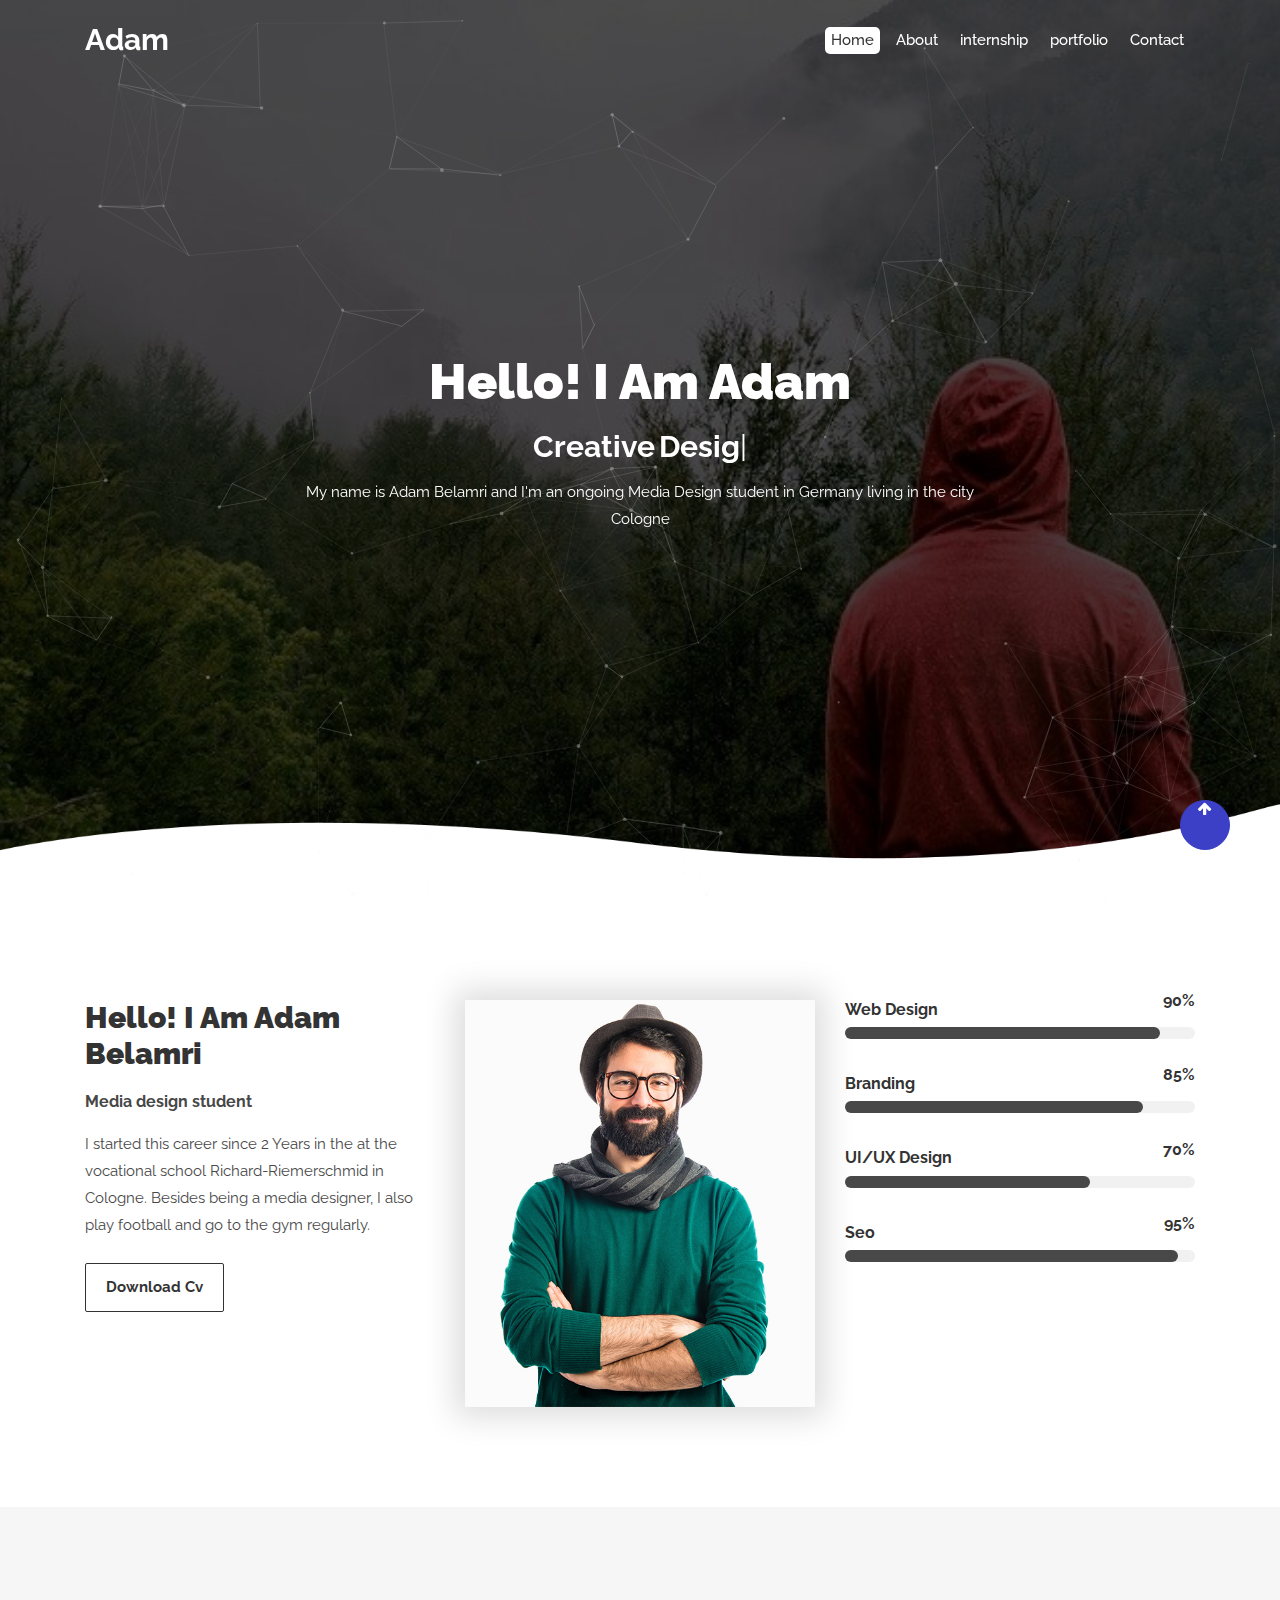
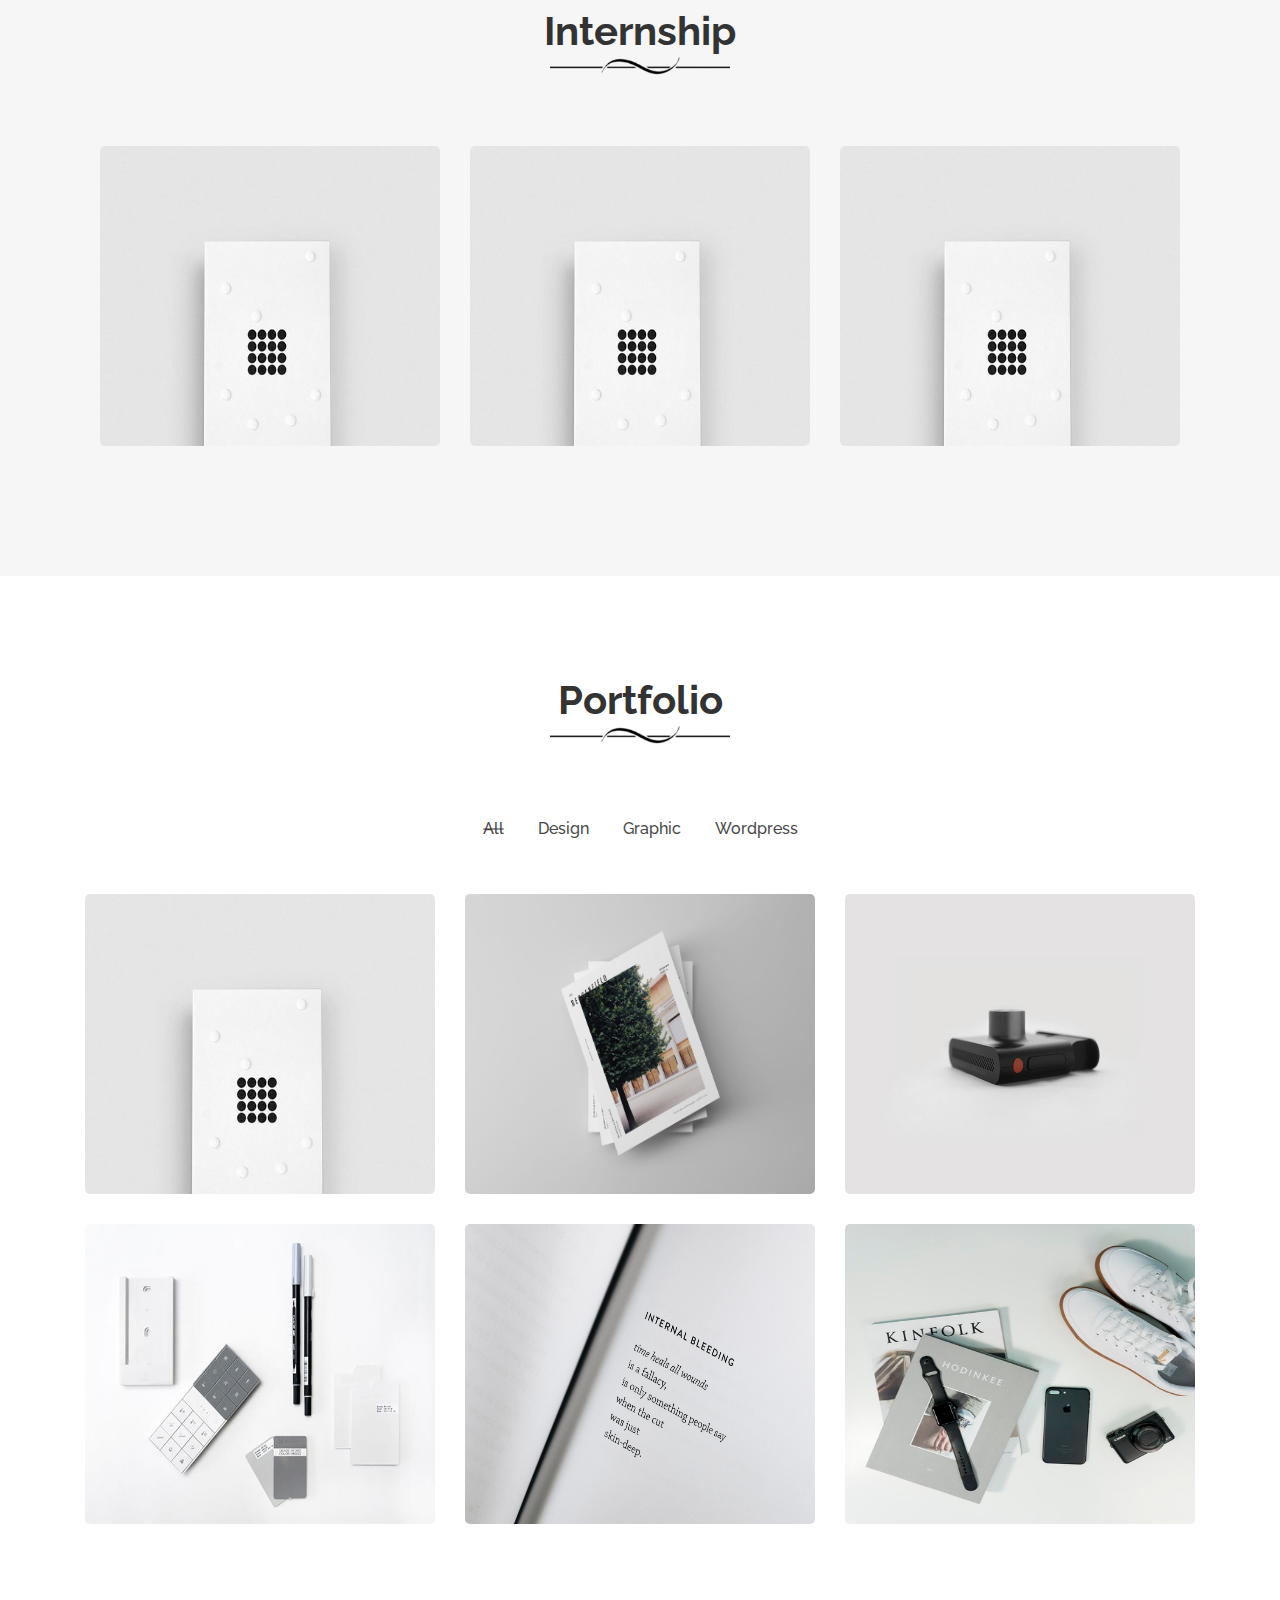
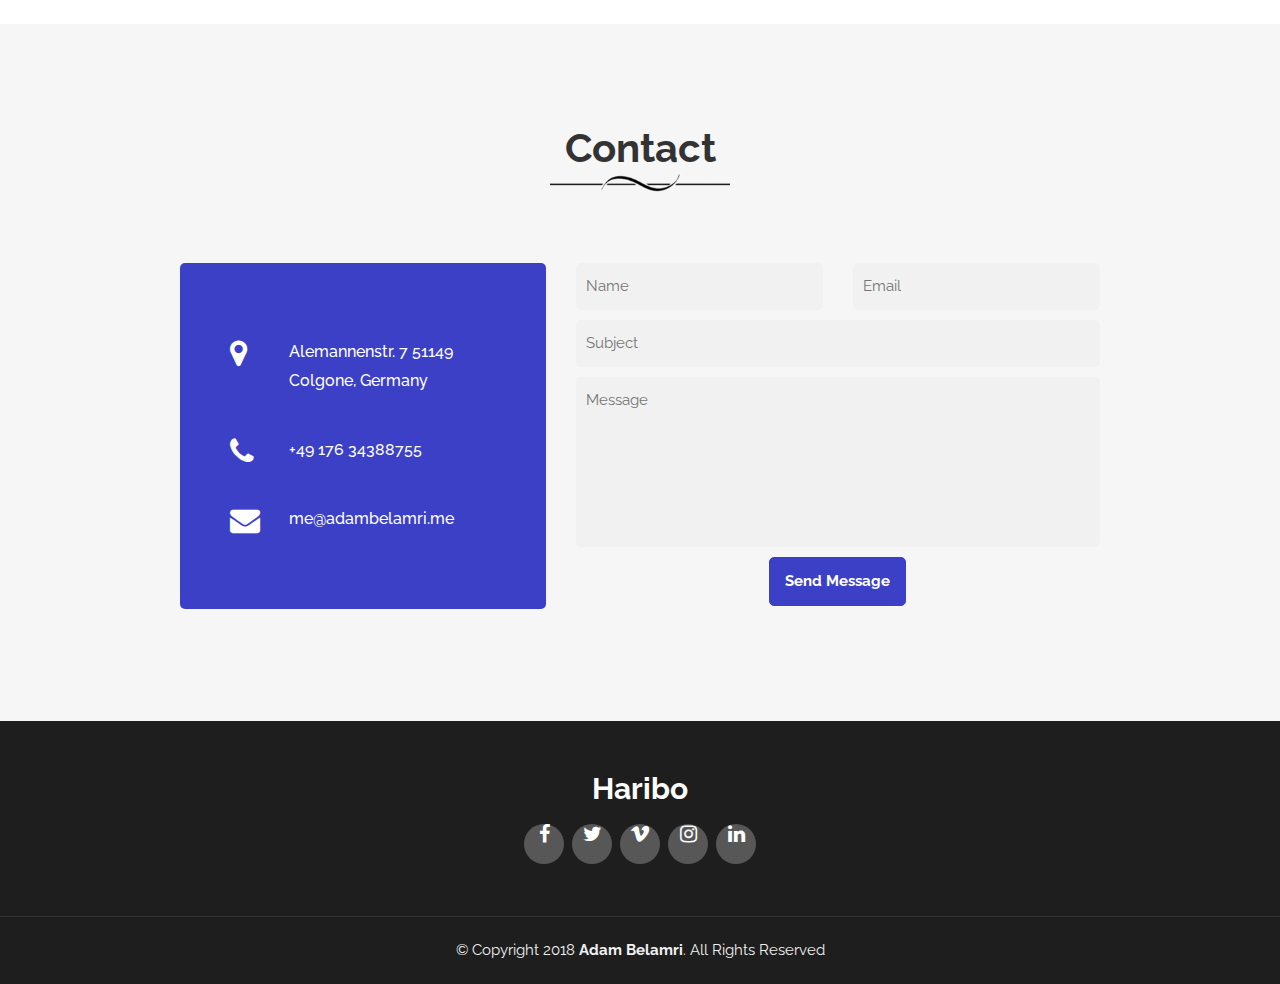
==== index.html @ e5a8ece9 "Time to change it to index.html instead of some weird name" ====
<html lang="en">
    <head>
        <meta charset="utf-8" lang="de">
        <meta http-equiv="X-UA-Compatible" content="IE=edge">
        <meta name="viewport" content="width=device-width, initial-scale=1">

        <title>I'm Adam Belamri</title>

        <!--fevicon css-->
        <link rel="shortcut icon" type="image/png" href="assets\images\favicon-icon.png">

        <!--bootstrap css-->
        <link href="assets\css\bootstrap.min.css" rel="stylesheet">

        <!--google fonts css-->
        <link href="https://fonts.googleapis.com/css?family=Raleway:400,500,700,900" rel="stylesheet">

        <!--barfiller css-->
        <link href="assets\css\barfiller.css" rel="stylesheet">

        <!--magnific popup css-->
        <link href="assets\css\magnific-popup.css" rel="stylesheet">

		<!--font awesome css-->
		<link href="assets\css\font-awesome.min.css" rel="stylesheet">

		<!--owl carousel css-->
        <link href="assets\css\owl.carousel.min.css" rel="stylesheet">

		<!--template css-->
        <link href="assets\css\style.css" rel="stylesheet">

		<!--responsive css-->
        <link href="assets\css\responsive.css" rel="stylesheet">
        <div class="modal fade" id="intern1" role="dialog">
          <div class="modal-dialog">

            <!-- Modal content-->
            <!-- Solution for Modal needs to be found soon -->
            <div class="modal-content">
              <div class="modal-body">
                <!-- Here we can add the content of the Modal -->
                <h1>Hello</h1>
                <h6>Hellooo</h6>
                <p>Hellow world</p>
              </div>
              <div class="modal-footer">
                <button type="button" class="btn btn-default" data-dismiss="modal">Close</button>
              </div>
            </div>

          </div>
        </div>
        <div class="modal fade" id="intern2" role="dialog">
          <div class="modal-dialog">

            <!-- Modal content-->
            <!-- Solution for Modal needs to be found soon -->
            <div class="modal-content">
              <div class="modal-body">
                <!-- Here we can add the content of the Modal -->
                <h1>Second one</h1>
                <h6>Hellooo</h6>
                <p>Hellow world</p>
              </div>
              <div class="modal-footer">
                <button type="button" class="btn btn-default" data-dismiss="modal">Close</button>
              </div>
            </div>

          </div>
        </div>

        <div class="modal fade" id="intern3" role="dialog">
          <div class="modal-dialog">

            <!-- Modal content-->
            <!-- Solution for Modal needs to be found soon -->
            <div class="modal-content">
              <div class="modal-body">
                <!-- Here we can add the content of the Modal -->
                <h1>Third one</h1>
                <h6>Hellooo</h6>
                <p>Hellow world</p>
              </div>
              <div class="modal-footer">
                <button type="button" class="btn btn-default" data-dismiss="modal">Close</button>
              </div>
            </div>

          </div>
        </div>


    </head>
    <body data-spy="scroll" data-target=".navbar" data-offset="10">

        <!--loader-->
            <div class="preloader">
                <img src="assets\images\loader.gif" alt="">
            </div>
        <!--end loader-->

        <!--start navigation area-->
            <div class="sticky-header">
                <div class="nav-wraper navbar-light">
                    <div class="navbar navbar-expand-md">
                        <nav class="container">
                            <a href="" class="navbar-brand">Adam</a>
                            <button class="navbar-toggler" type="button" data-toggle="collapse" data-target="#navbar-menu" aria-expanded="false">
                                <span class="navbar-icon"><i class="fa fa-bars"></i></span>
                            </button>
                            <div class="collapse navbar-collapse" id="navbar-menu">
                                <ul class="navbar-nav ml-auto">
                                    <li class="nav-item"><a class="nav-link active" href="#home">Home</a></li>
                                    <li class="nav-item"><a class="nav-link" href="#about">About</a></li>
                                    <li class="nav-item"><a class="nav-link" href="#internship">internship</a></li>
                                    <li class="nav-item"><a class="nav-link" href="#portfolio">portfolio</a></li>
                                    <li class="nav-item"><a class="nav-link" href="#contact">Contact</a></li>
                                </ul>
                            </div>
                        </nav>
                    </div>
                </div>
            </div>
        <!--end navigation area-->

        <!--start hero-area-->
            <div id="home" class="home-6 hero-area hero-bg h-100">
                <div id="particles-js"></div>
                <div class="container h-100">
                    <div class="row h-100 justify-content-center">
                        <div class="col-lg-8 my-auto text-center">
                            <div class="hero-content">
                                <h2>hello! i am Adam</h2>
                                <span class="typed-title">creative</span>
                                <div class="typed-strings">
                                    <h2>designer</h2>
                                    <h2>developer</h2>
                                </div>
                                <span class="typed"></span>
                                <p>My name is Adam Belamri and I'm an ongoing Media Design student in Germany living in the city Cologne</p
                            </div>
                        </div>
                    </div>
                </div>
            </div>
        <!--end hero-area-->

        <!--start about-area-->
            <div id="about" class="section-padding">
                <div class="container">
                    <div class="row">
                        <div class="col-lg-4">
                            <div class="left-content">
                                <h3>hello! i am Adam Belamri</h3>
                                <h6>Media design student</h6>
                                <p>I started this career since 2 Years in the at the vocational school Richard-Riemerschmid in Cologne. Besides being a media designer, I also play football and go to the gym regularly. </p>
                                <a href="#" class="boxed-btn">download cv</a>
                            </div>
                        </div>
                        <div class="col-lg-4">
                            <div class="about-author">
                                <img src="assets\images\about-author.jpg" alt="">
                            </div>
                        </div>
                        <div class="col-lg-4">
                            <div class="right-content">
                                <!--single bar-->
                                <div class="single-bar">
                                    <h4>web design</h4>
                                    <div id="bar1" class="barfiller">
                                        <span class="tip"></span>
                                        <span class="fill" data-percentage="90"></span>
                                    </div>
                                </div>
                                <!--single bar-->
                                <div class="single-bar">
                                    <h4>branding</h4>
                                    <div id="bar2" class="barfiller">
                                        <span class="tip"></span>
                                        <span class="fill" data-percentage="85"></span>
                                    </div>
                                </div>
                                <!--single bar-->
                                <div class="single-bar">
                                    <h4>UI/UX design</h4>
                                    <div id="bar3" class="barfiller">
                                        <span class="tip"></span>
                                        <span class="fill" data-percentage="70"></span>
                                    </div>
                                </div>
                                <!--single bar-->
                                <div class="single-bar">
                                    <h4>seo</h4>
                                    <div id="bar4" class="barfiller">
                                        <span class="tip"></span>
                                        <span class="fill" data-percentage="95"></span>
                                    </div>
                                </div>
                            </div>
                        </div>
                    </div>
                </div>
            </div>
        <!--end about-area-->

        <!--start internship area-->
            <div id="internship" class="section-padding">
                <div class="container">
                    <div class="row justify-content-center">
                        <div class="section-title">
                            <h2>internship</h2>
                            <img src="assets\images\separator.png" alt="">
                            <div class="space-70"></div>
                        </div>
                    </div>
                    <!-- Starting the Modal Areas -->
                    <div class="container">
                    <div class="row project-lists">
                        <!--single-work-->
                        <div class="col-lg-4 col-md-6 design center-block">
                            <div class="single-work">
                                <img src="assets\images\1.jpg" alt="">
                                <div class="project-hover">
                                  <button type="button" class="btn btn-info btn-xs text-center" data-toggle="modal" data-target="#intern1">Story</button>
                                    <div class="project-title">
                                        <h5>project title</h5>
                                        <h4>web design</h4>
                                    </div>

                                </div>
                            </div>
                        </div>
                        <div class="col-lg-4 col-md-6 design center-block">
                            <div class="single-work">
                                <img src="assets\images\1.jpg" alt="">
                                <div class="project-hover">
                                  <button type="button" class="btn btn-info btn-xs text-center" data-toggle="modal" data-target="#intern2">Story</button>
                                    <div class="project-title">
                                        <h5>project title</h5>
                                        <h4>web design</h4>
                                    </div>

                                </div>
                            </div>
                        </div>
                        <div class="col-lg-4 col-md-6 design center-block">
                            <div class="single-work">
                                <img src="assets\images\1.jpg" alt="">
                                <div class="project-hover">
                                  <button type="button" class="btn btn-info btn-xs text-center" data-toggle="modal" data-target="#intern3">Story</button>
                                    <div class="project-title">
                                        <h5>project title</h5>
                                        <h4>web design</h4>
                                    </div>

                                </div>
                            </div>
                        </div>

                    <!-- Modal -->


</div>

                </div>
            </div>
          </div>
        <!--end service-area-->

        <!--start portfolio-area-->
            <div id="portfolio" class="section-padding">
                <div class="container">
                    <div class="row justify-content-center">
                        <div class="section-title">
                            <h2>portfolio</h2>
                            <img src="assets\images\separator.png" alt="">
                            <div class="space-70"></div>
                        </div>
                    </div>
                    <div class="row justify-content-center">
                        <div class="col-lg-12 text-center">
                            <div class="project-filter">
                                <span data-filter="*" class="active">all</span>
                                <span data-filter=".design">design</span>
                                <span data-filter=".graphic">graphic</span>
                                <span data-filter=".wordpress">wordpress</span>
                            </div>
                        </div>
                    </div>
                    <div class="row project-lists">
                        <!--single-work-->
                        <div class="col-lg-4 col-md-6 design">
                            <div class="single-work">
                                <img src="assets\images\1.jpg" alt="">
                                <div class="project-hover">
                                    <div class="project-title">
                                        <h5>project title</h5>
                                        <h4>web design</h4>
                                    </div>
                                    <div class="icon">
                                        <a href="assets\images\1.jpg" class="gallary"><i class="fa fa-search-plus"></i></a>
                                    </div>
                                </div>
                            </div>
                        </div>
                        <!--single-work-->
                        <div class="col-lg-4 col-md-6 wordpress">
                            <div class="single-work">
                                <img src="assets\images\2.jpg" alt="">
                                <div class="project-hover">
                                    <div class="project-title">
                                        <h5>project title</h5>
                                        <h4>web design</h4>
                                    </div>
                                    <div class="icon">
                                        <a href="assets\images\2.jpg" class="gallary"><i class="fa fa-search-plus"></i></a>
                                    </div>
                                </div>
                            </div>
                        </div>
                        <!--single-work-->
                        <div class="col-lg-4 col-md-6 graphic">
                            <div class="single-work">
                                <img src="assets\images\3.jpg" alt="">
                                <div class="project-hover">
                                    <div class="project-title">
                                        <h5>project title</h5>
                                        <h4>web design</h4>
                                    </div>
                                    <div class="icon">
                                        <a href="assets\images\3.jpg" class="gallary"><i class="fa fa-search-plus"></i></a>
                                    </div>
                                </div>
                            </div>
                        </div>
                        <!--single-work-->
                        <div class="col-lg-4 col-md-6 wordpress">
                            <div class="single-work">
                                <img src="assets\images\4.jpg" alt="">
                                <div class="project-hover">
                                    <div class="project-title">
                                        <h5>project title</h5>
                                        <h4>web design</h4>
                                    </div>
                                    <div class="icon">
                                        <a href="assets\images\4.jpg" class="gallary"><i class="fa fa-search-plus"></i></a>
                                    </div>
                                </div>
                            </div>
                        </div>
                        <!--single-work-->
                        <div class="col-lg-4 col-md-6 graphic">
                            <div class="single-work graphic">
                                <img src="assets\images\5.jpg" alt="">
                                <div class="project-hover">
                                    <div class="project-title">
                                        <h5>project title</h5>
                                        <h4>web design</h4>
                                    </div>
                                    <div class="icon">
                                        <a href="assets\images\5.jpg" class="gallary"><i class="fa fa-search-plus"></i></a>
                                    </div>
                                </div>
                            </div>
                        </div>
                        <!--single-work-->
                        <div class="col-lg-4 col-md-6 design">
                            <div class="single-work">
                                <img src="assets\images\6.jpg" alt="">
                                <div class="project-hover project-hover-intern">
                                    <div class="project-title">
                                        <h5>project title</h5>
                                        <h4>web design</h4>
                                    </div>
                                    <div class="icon">
                                        <a href="assets\images\6.jpg" class="gallary"><i class="fa fa-search-plus"></i></a>
                                    </div>
                                </div>
                            </div>
                        </div>
                    </div>
                </div>
            </div>
        <!--end portfolio-area-->


        <!--start contact-->
            <div id="contact" class="section-padding">
                <div class="container">
                    <div class="row justify-content-center">
                        <div class="section-title">
                            <h2>contact</h2>
                            <img src="assets\images\separator.png" alt="">
                            <div class="space-70"></div>
                        </div>
                    </div>
                    <div class="row justify-content-center">
                        <div class="col-lg-10">
                            <div class="row">
                                <div class="col-lg-5">
                                    <div class="location">
                                        <p class="contact-info"><i class="fa fa-map-marker"></i>Alemannenstr. 7 51149 Colgone, Germany</p>
                                        <p class="contact-info"><i class="fa fa-phone"></i>+49 176 34388755</p>
                                        <p class="contact-info"><i class="fa fa-envelope"></i>me@adambelamri.me</p>
                                    </div>
                                </div>
                                <div class="col-lg-7">
                                    <div class="contact-form">
                                        <form method="POST" action="http://formspree.io/belamri_adam@outlook.de">
                                            <div class="row">
                                                <div class="col-lg-6">
                                                    <input type="text" name="name" placeholder="Name" required="">
                                                </div>
                                                <div class="col-lg-6">
                                                    <input type="email" name="email" placeholder="Email" required="">
                                                </div>
                                                <div class="col-lg-12">
                                                    <input type="text" name="subject" placeholder="Subject" required="">
                                                </div>
                                            </div>
                                            <textarea name="message" id="message" cols="30" rows="10" placeholder="Message" required=""></textarea>
                                            <button class="contact-btn">send message</button>
                                        </form>
                                    </div>
                                </div>
                            </div>
                        </div>
                    </div>
                </div>
            </div>
        <!--end contact-->

        <!--start-footer-area-->
            <div class="footer-area">
                <div class="container">
                    <div class="row justify-content-center">
                        <div class="col-lg-12 text-center">
                            <h2>haribo</h2>
                            <span class="social-links">
                                <a href="#" terget="_blank"><i class="fa fa-facebook"></i></a>
                                <a href="#" terget="_blank"><i class="fa fa-twitter"></i></a>
                                <a href="#" terget="_blank"><i class="fa fa-vimeo"></i></a>
                                <a href="#" terget="_blank"><i class="fa fa-instagram"></i></a>
                                <a href="#" terget="_blank"><i class="fa fa-linkedin"></i></a>
                            </span>
                        </div>
                    </div>
                </div>
            </div>
            <div class="sub-footer">
                <div class="container">
                    <div class="row">
                        <div class="col-lg-12 text-center">
                            <p>&copy; Copyright 2018 <strong>Adam Belamri</strong>. All Rights Reserved</p>
                        </div>
                    </div>
                </div>
            </div>
        <!--end-footer-area-->

        <!--scroll to up-->
            <div class="scroll-up">
                <div class="scroll-icon"><i class="fa fa-arrow-up"></i></div>
            </div>
        <!--end scroll to up-->




        <!--jquery-->
        <script src="assets\js\jquery.min.js"></script>

		<!--bootstrap js-->
        <script src="assets\js\bootstrap.min.js"></script>

        <!--barfiller js-->
        <script src="assets\js\jquery-barfiller-1.01.js"></script>

        <!--typed js-->
        <script src="assets\js\typed.min.js"></script>

        <!--sticky js-->
        <script src="assets\js\jquery.sticky.js"></script>

        <!--isotope js-->
        <script src="assets\js\jquery-isotope-3.0.5.min.js"></script>

        <!--magnific popup js-->
        <script src="assets\js\jquery.magnific-popup.min.js"></script>

		<!--owl carousel js-->
        <script src="assets\js\owl.carousel.min.js"></script>

        <!--particles js-->
        <script src="assets\js\particles.js"></script>

        <!--app js-->
        <script src="assets\js\app.js"></script>

        <!--water ripple js-->
        <script src="assets\js\jquery.ripples-min.js"></script>

		<!--main js-->
        <script src="assets\js\main.js"></script>


    </body>
</html>
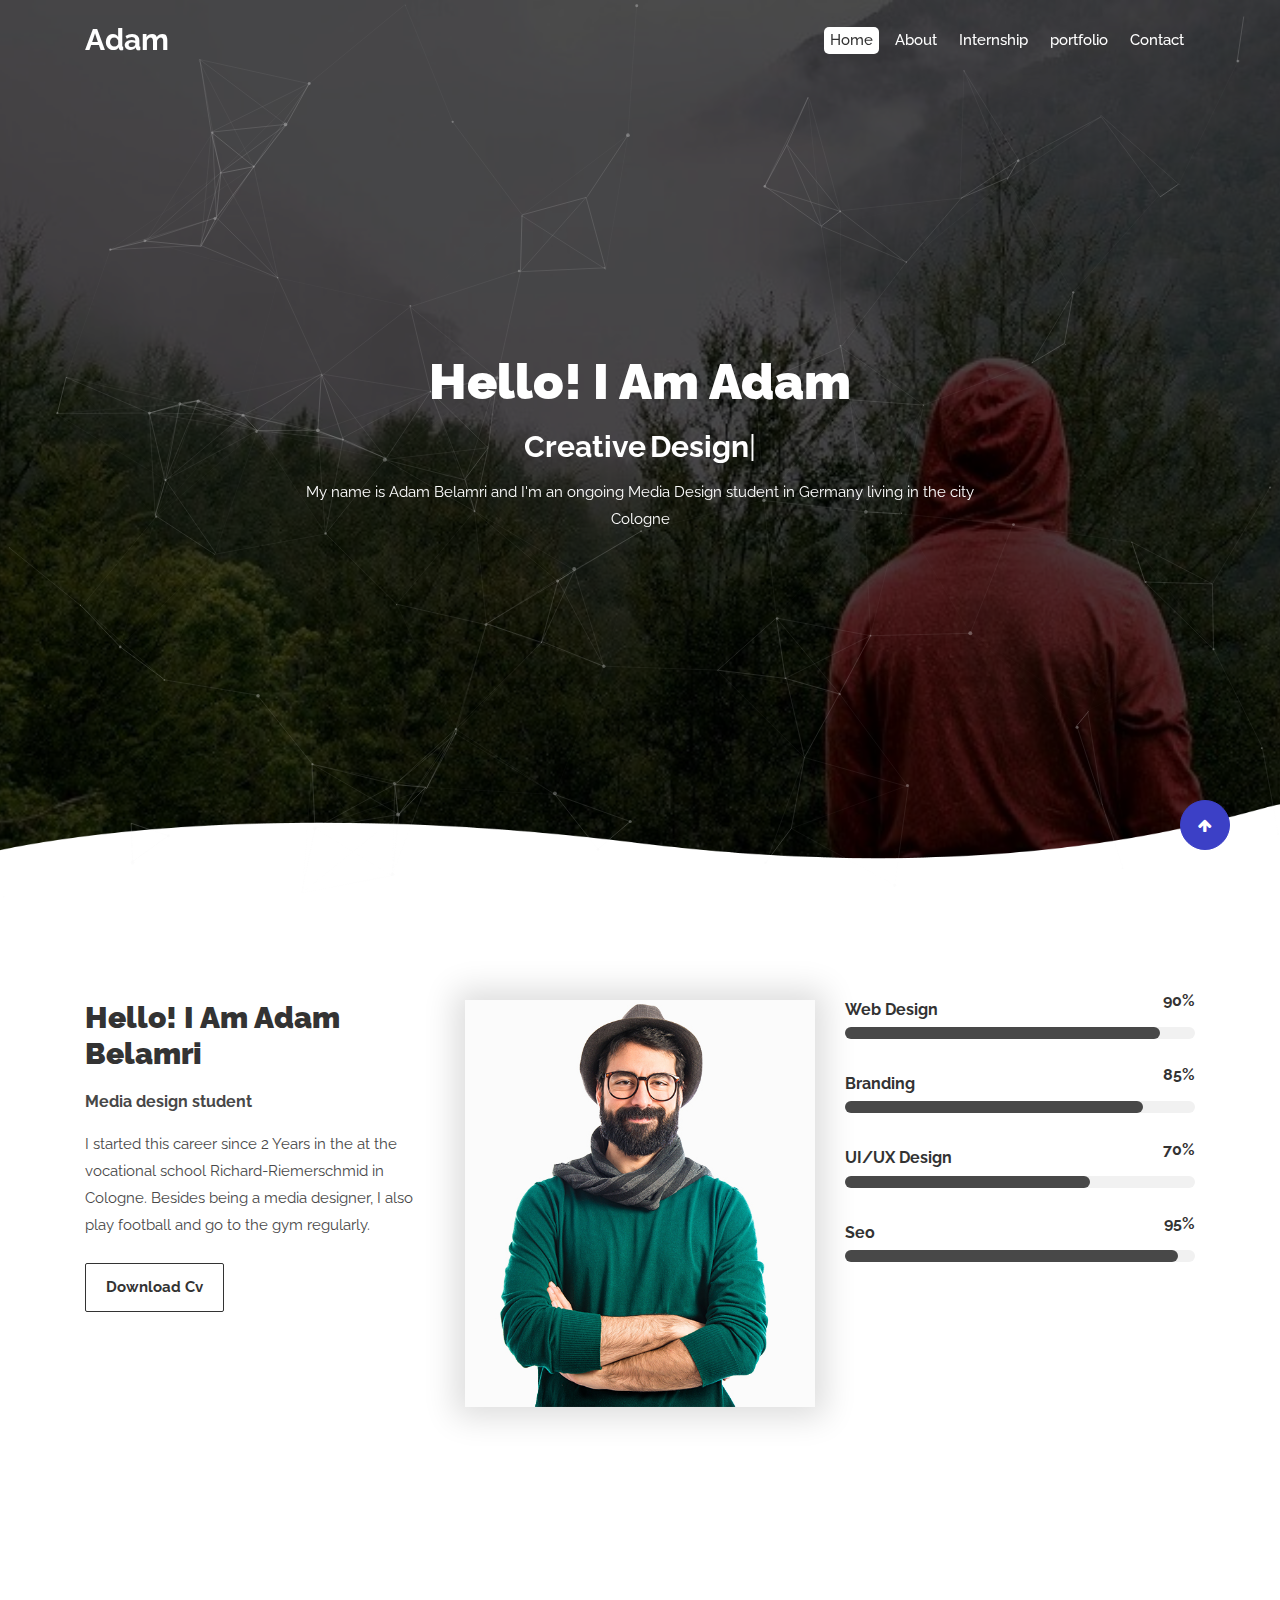
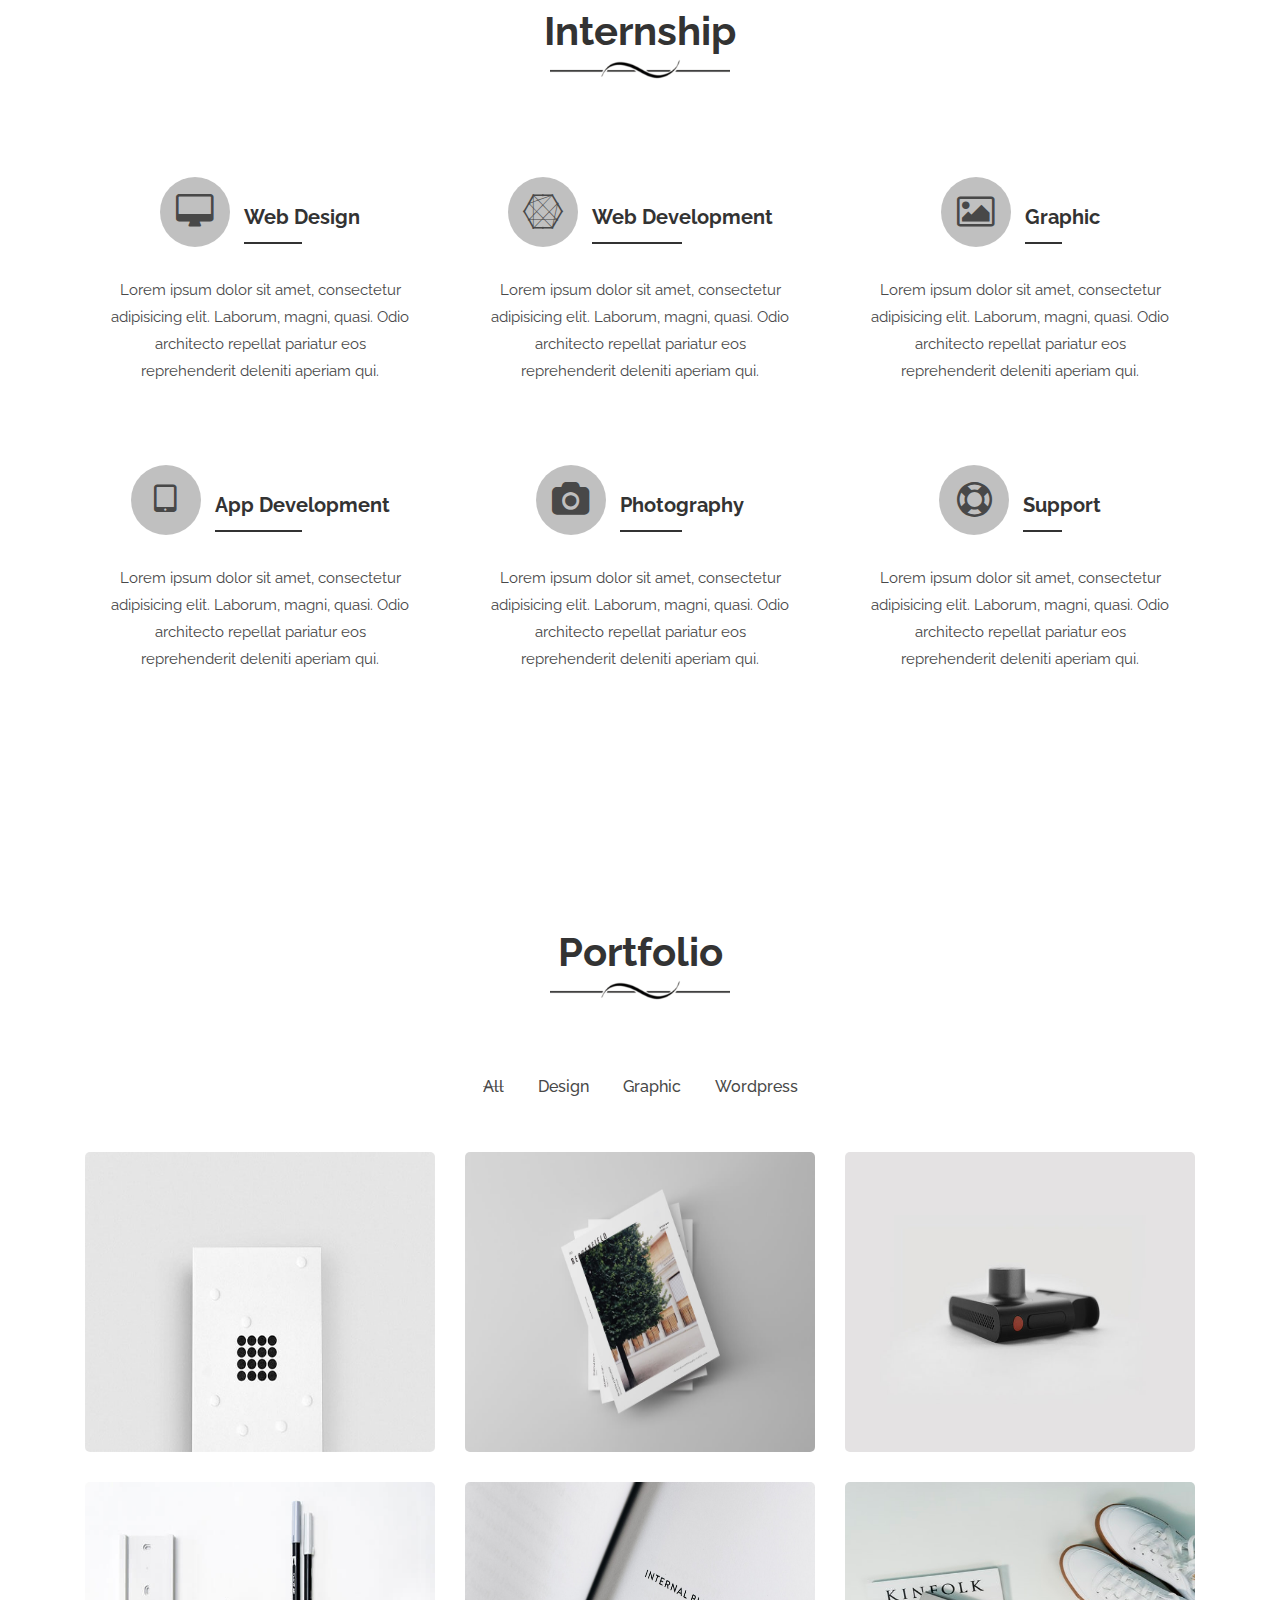
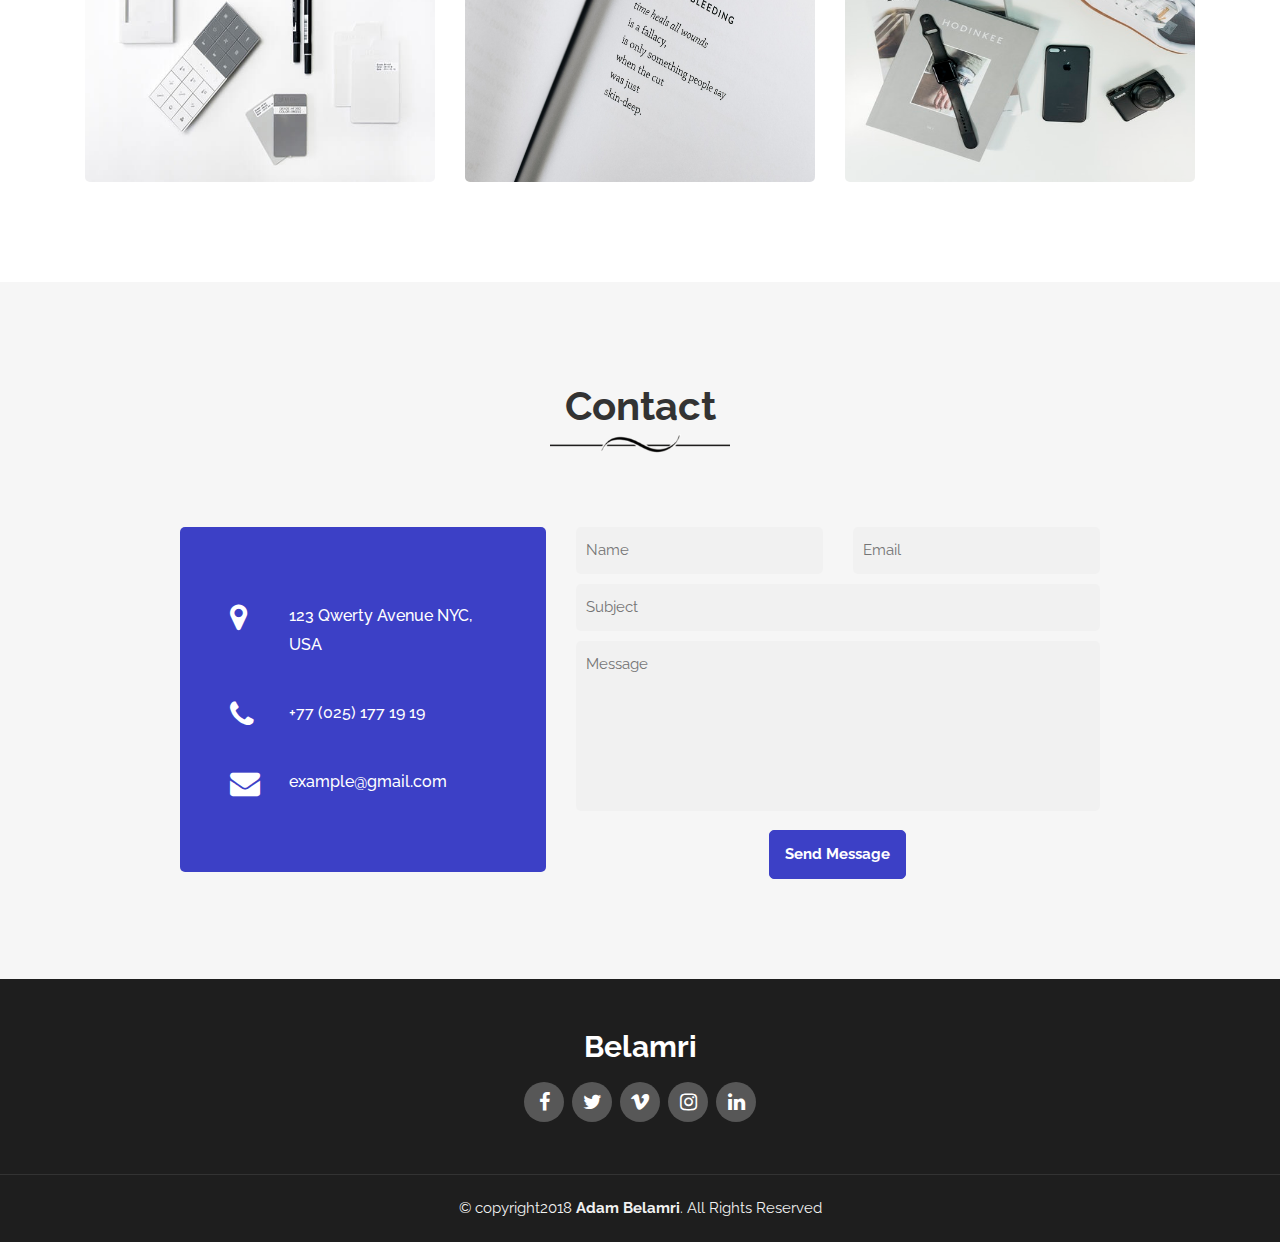
==== commit 701f8baf: "This is a commit" ====
--- a/index.html
+++ b/index.html
@@ -1,108 +1,36 @@
-
+<!DOCTYPE html>
 <html lang="en">
     <head>
-        <meta charset="utf-8" lang="de">
+        <meta charset="utf-8">
         <meta http-equiv="X-UA-Compatible" content="IE=edge">
         <meta name="viewport" content="width=device-width, initial-scale=1">
-
-        <title>I'm Adam Belamri</title>
-
-        <!--fevicon css-->
+         <title>Haribo - Onepage Portfolio Template</title>
+         <!--fevicon css-->
         <link rel="shortcut icon" type="image/png" href="assets\images\favicon-icon.png">
-
-        <!--bootstrap css-->
+         <!--bootstrap css-->
         <link href="assets\css\bootstrap.min.css" rel="stylesheet">
-
-        <!--google fonts css-->
+         <!--google fonts css-->
         <link href="https://fonts.googleapis.com/css?family=Raleway:400,500,700,900" rel="stylesheet">
-
-        <!--barfiller css-->
+         <!--barfiller css-->
         <link href="assets\css\barfiller.css" rel="stylesheet">
-
-        <!--magnific popup css-->
+         <!--magnific popup css-->
         <link href="assets\css\magnific-popup.css" rel="stylesheet">
-
-		<!--font awesome css-->
+ 		<!--font awesome css-->
 		<link href="assets\css\font-awesome.min.css" rel="stylesheet">
-
-		<!--owl carousel css-->
+ 		<!--owl carousel css-->
         <link href="assets\css\owl.carousel.min.css" rel="stylesheet">
-
-		<!--template css-->
+ 		<!--template css-->
         <link href="assets\css\style.css" rel="stylesheet">
-
-		<!--responsive css-->
+ 		<!--responsive css-->
         <link href="assets\css\responsive.css" rel="stylesheet">
-        <div class="modal fade" id="intern1" role="dialog">
-          <div class="modal-dialog">
-
-            <!-- Modal content-->
-            <!-- Solution for Modal needs to be found soon -->
-            <div class="modal-content">
-              <div class="modal-body">
-                <!-- Here we can add the content of the Modal -->
-                <h1>Hello</h1>
-                <h6>Hellooo</h6>
-                <p>Hellow world</p>
-              </div>
-              <div class="modal-footer">
-                <button type="button" class="btn btn-default" data-dismiss="modal">Close</button>
-              </div>
-            </div>
-
-          </div>
-        </div>
-        <div class="modal fade" id="intern2" role="dialog">
-          <div class="modal-dialog">
-
-            <!-- Modal content-->
-            <!-- Solution for Modal needs to be found soon -->
-            <div class="modal-content">
-              <div class="modal-body">
-                <!-- Here we can add the content of the Modal -->
-                <h1>Second one</h1>
-                <h6>Hellooo</h6>
-                <p>Hellow world</p>
-              </div>
-              <div class="modal-footer">
-                <button type="button" class="btn btn-default" data-dismiss="modal">Close</button>
-              </div>
-            </div>
-
-          </div>
-        </div>
-
-        <div class="modal fade" id="intern3" role="dialog">
-          <div class="modal-dialog">
-
-            <!-- Modal content-->
-            <!-- Solution for Modal needs to be found soon -->
-            <div class="modal-content">
-              <div class="modal-body">
-                <!-- Here we can add the content of the Modal -->
-                <h1>Third one</h1>
-                <h6>Hellooo</h6>
-                <p>Hellow world</p>
-              </div>
-              <div class="modal-footer">
-                <button type="button" class="btn btn-default" data-dismiss="modal">Close</button>
-              </div>
-            </div>
-
-          </div>
-        </div>
-
-
-    </head>
+     </head>
     <body data-spy="scroll" data-target=".navbar" data-offset="10">
-
-        <!--loader-->
+         <!--loader-->
             <div class="preloader">
                 <img src="assets\images\loader.gif" alt="">
             </div>
         <!--end loader-->
-
-        <!--start navigation area-->
+         <!--start navigation area-->
             <div class="sticky-header">
                 <div class="nav-wraper navbar-light">
                     <div class="navbar navbar-expand-md">
@@ -115,7 +43,7 @@
                                 <ul class="navbar-nav ml-auto">
                                     <li class="nav-item"><a class="nav-link active" href="#home">Home</a></li>
                                     <li class="nav-item"><a class="nav-link" href="#about">About</a></li>
-                                    <li class="nav-item"><a class="nav-link" href="#internship">internship</a></li>
+                                    <li class="nav-item"><a class="nav-link" href="#internship">Internship</a></li>
                                     <li class="nav-item"><a class="nav-link" href="#portfolio">portfolio</a></li>
                                     <li class="nav-item"><a class="nav-link" href="#contact">Contact</a></li>
                                 </ul>
@@ -125,8 +53,7 @@
                 </div>
             </div>
         <!--end navigation area-->
-
-        <!--start hero-area-->
+         <!--start hero-area-->
             <div id="home" class="home-6 hero-area hero-bg h-100">
                 <div id="particles-js"></div>
                 <div class="container h-100">
@@ -147,8 +74,7 @@
                 </div>
             </div>
         <!--end hero-area-->
-
-        <!--start about-area-->
+         <!--start about-area-->
             <div id="about" class="section-padding">
                 <div class="container">
                     <div class="row">
@@ -205,72 +131,94 @@
                 </div>
             </div>
         <!--end about-area-->
-
-        <!--start internship area-->
+         <!--start service area-->
             <div id="internship" class="section-padding">
                 <div class="container">
                     <div class="row justify-content-center">
                         <div class="section-title">
-                            <h2>internship</h2>
+                            <h2>Internship</h2>
                             <img src="assets\images\separator.png" alt="">
                             <div class="space-70"></div>
                         </div>
                     </div>
-                    <!-- Starting the Modal Areas -->
-                    <div class="container">
-                    <div class="row project-lists">
-                        <!--single-work-->
-                        <div class="col-lg-4 col-md-6 design center-block">
-                            <div class="single-work">
-                                <img src="assets\images\1.jpg" alt="">
-                                <div class="project-hover">
-                                  <button type="button" class="btn btn-info btn-xs text-center" data-toggle="modal" data-target="#intern1">Story</button>
-                                    <div class="project-title">
-                                        <h5>project title</h5>
-                                        <h4>web design</h4>
-                                    </div>
-
-                                </div>
-                            </div>
-                        </div>
-                        <div class="col-lg-4 col-md-6 design center-block">
-                            <div class="single-work">
-                                <img src="assets\images\1.jpg" alt="">
-                                <div class="project-hover">
-                                  <button type="button" class="btn btn-info btn-xs text-center" data-toggle="modal" data-target="#intern2">Story</button>
-                                    <div class="project-title">
-                                        <h5>project title</h5>
-                                        <h4>web design</h4>
-                                    </div>
-
-                                </div>
-                            </div>
-                        </div>
-                        <div class="col-lg-4 col-md-6 design center-block">
-                            <div class="single-work">
-                                <img src="assets\images\1.jpg" alt="">
-                                <div class="project-hover">
-                                  <button type="button" class="btn btn-info btn-xs text-center" data-toggle="modal" data-target="#intern3">Story</button>
-                                    <div class="project-title">
-                                        <h5>project title</h5>
-                                        <h4>web design</h4>
-                                    </div>
-
-                                </div>
-                            </div>
-                        </div>
-
-                    <!-- Modal -->
-
-
-</div>
-
-                </div>
-            </div>
-          </div>
+                    <div class="row">
+                        <!--single-service-->
+                        <div class="col-lg-4 col-md-6">
+                            <div class="single-service-item">
+                                <div class="service-title">
+                                    <div class="service-icon">
+                                        <i class="fa fa-desktop"></i>
+                                    </div>
+                                    <h4>web design</h4>
+                                </div>
+                                <p>Lorem ipsum dolor sit amet, consectetur adipisicing elit. Laborum, magni, quasi. Odio architecto repellat pariatur eos reprehenderit deleniti aperiam qui.</p>
+                            </div>
+                        </div>
+                        <!--single-service-->
+                        <div class="col-lg-4 col-md-6">
+                            <div class="single-service-item">
+                                <div class="service-title">
+                                    <div class="service-icon">
+                                        <i class="fa fa-connectdevelop"></i>
+                                    </div>
+                                    <h4>web development</h4>
+                                </div>
+                                <p>Lorem ipsum dolor sit amet, consectetur adipisicing elit. Laborum, magni, quasi. Odio architecto repellat pariatur eos reprehenderit deleniti aperiam qui.</p>
+                            </div>
+                        </div>
+                        <!--single-service-->
+                        <div class="col-lg-4 col-md-6">
+                            <div class="single-service-item">
+                                <div class="service-title">
+                                    <div class="service-icon">
+                                        <i class="fa fa-image"></i>
+                                    </div>
+                                    <h4>graphic</h4>
+                                </div>
+                                <p>Lorem ipsum dolor sit amet, consectetur adipisicing elit. Laborum, magni, quasi. Odio architecto repellat pariatur eos reprehenderit deleniti aperiam qui.</p>
+                            </div>
+                        </div>
+                        <!--single-service-->
+                        <div class="col-lg-4 col-md-6">
+                            <div class="single-service-item">
+                                <div class="service-title">
+                                    <div class="service-icon">
+                                        <i class="fa fa-tablet"></i>
+                                    </div>
+                                    <h4>app development</h4>
+                                </div>
+                                <p>Lorem ipsum dolor sit amet, consectetur adipisicing elit. Laborum, magni, quasi. Odio architecto repellat pariatur eos reprehenderit deleniti aperiam qui.</p>
+                            </div>
+                        </div>
+                        <!--single-service-->
+                        <div class="col-lg-4 col-md-6">
+                            <div class="single-service-item">
+                                <div class="service-title">
+                                    <div class="service-icon">
+                                        <i class="fa fa-camera"></i>
+                                    </div>
+                                    <h4>photography</h4>
+                                </div>
+                                <p>Lorem ipsum dolor sit amet, consectetur adipisicing elit. Laborum, magni, quasi. Odio architecto repellat pariatur eos reprehenderit deleniti aperiam qui.</p>
+                            </div>
+                        </div>
+                        <!--single-service-->
+                        <div class="col-lg-4 col-md-6">
+                            <div class="single-service-item">
+                                <div class="service-title">
+                                    <div class="service-icon">
+                                        <i class="fa fa-life-ring"></i>
+                                    </div>
+                                    <h4>support</h4>
+                                </div>
+                                <p>Lorem ipsum dolor sit amet, consectetur adipisicing elit. Laborum, magni, quasi. Odio architecto repellat pariatur eos reprehenderit deleniti aperiam qui.</p>
+                            </div>
+                        </div>
+                    </div>
+                </div>
+            </div>
         <!--end service-area-->
-
-        <!--start portfolio-area-->
+         <!--start portfolio-area-->
             <div id="portfolio" class="section-padding">
                 <div class="container">
                     <div class="row justify-content-center">
@@ -370,7 +318,7 @@
                         <div class="col-lg-4 col-md-6 design">
                             <div class="single-work">
                                 <img src="assets\images\6.jpg" alt="">
-                                <div class="project-hover project-hover-intern">
+                                <div class="project-hover">
                                     <div class="project-title">
                                         <h5>project title</h5>
                                         <h4>web design</h4>
@@ -385,9 +333,7 @@
                 </div>
             </div>
         <!--end portfolio-area-->
-
-
-        <!--start contact-->
+         <!--start contact-->
             <div id="contact" class="section-padding">
                 <div class="container">
                     <div class="row justify-content-center">
@@ -402,14 +348,14 @@
                             <div class="row">
                                 <div class="col-lg-5">
                                     <div class="location">
-                                        <p class="contact-info"><i class="fa fa-map-marker"></i>Alemannenstr. 7 51149 Colgone, Germany</p>
-                                        <p class="contact-info"><i class="fa fa-phone"></i>+49 176 34388755</p>
-                                        <p class="contact-info"><i class="fa fa-envelope"></i>me@adambelamri.me</p>
+                                        <p class="contact-info"><i class="fa fa-map-marker"></i>123 Qwerty Avenue NYC, USA</p>
+                                        <p class="contact-info"><i class="fa fa-phone"></i>+77 (025) 177 19 19</p>
+                                        <p class="contact-info"><i class="fa fa-envelope"></i>example@gmail.com</p>
                                     </div>
                                 </div>
                                 <div class="col-lg-7">
                                     <div class="contact-form">
-                                        <form method="POST" action="http://formspree.io/belamri_adam@outlook.de">
+                                        <form method="POST" action="http://formspree.io/example@gmail.com">
                                             <div class="row">
                                                 <div class="col-lg-6">
                                                     <input type="text" name="name" placeholder="Name" required="">
@@ -432,13 +378,12 @@
                 </div>
             </div>
         <!--end contact-->
-
-        <!--start-footer-area-->
+         <!--start-footer-area-->
             <div class="footer-area">
                 <div class="container">
                     <div class="row justify-content-center">
                         <div class="col-lg-12 text-center">
-                            <h2>haribo</h2>
+                            <h2>Belamri</h2>
                             <span class="social-links">
                                 <a href="#" terget="_blank"><i class="fa fa-facebook"></i></a>
                                 <a href="#" terget="_blank"><i class="fa fa-twitter"></i></a>
@@ -454,58 +399,40 @@
                 <div class="container">
                     <div class="row">
                         <div class="col-lg-12 text-center">
-                            <p>&copy; Copyright 2018 <strong>Adam Belamri</strong>. All Rights Reserved</p>
+                            <p>&copy; copyright2018 <strong>Adam Belamri</strong>. All Rights Reserved</p>
                         </div>
                     </div>
                 </div>
             </div>
         <!--end-footer-area-->
-
-        <!--scroll to up-->
+         <!--scroll to up-->
             <div class="scroll-up">
                 <div class="scroll-icon"><i class="fa fa-arrow-up"></i></div>
             </div>
         <!--end scroll to up-->
-
-
-
-
-        <!--jquery-->
+         <!--jquery-->
         <script src="assets\js\jquery.min.js"></script>
-
-		<!--bootstrap js-->
+ 		<!--bootstrap js-->
         <script src="assets\js\bootstrap.min.js"></script>
-
-        <!--barfiller js-->
+         <!--barfiller js-->
         <script src="assets\js\jquery-barfiller-1.01.js"></script>
-
-        <!--typed js-->
+         <!--typed js-->
         <script src="assets\js\typed.min.js"></script>
-
-        <!--sticky js-->
+         <!--sticky js-->
         <script src="assets\js\jquery.sticky.js"></script>
-
-        <!--isotope js-->
+         <!--isotope js-->
         <script src="assets\js\jquery-isotope-3.0.5.min.js"></script>
-
-        <!--magnific popup js-->
+         <!--magnific popup js-->
         <script src="assets\js\jquery.magnific-popup.min.js"></script>
-
-		<!--owl carousel js-->
+ 		<!--owl carousel js-->
         <script src="assets\js\owl.carousel.min.js"></script>
-
-        <!--particles js-->
+         <!--particles js-->
         <script src="assets\js\particles.js"></script>
-
-        <!--app js-->
+         <!--app js-->
         <script src="assets\js\app.js"></script>
-
-        <!--water ripple js-->
+         <!--water ripple js-->
         <script src="assets\js\jquery.ripples-min.js"></script>
-
-		<!--main js-->
+ 		<!--main js-->
         <script src="assets\js\main.js"></script>
-
-
-    </body>
+     </body>
 </html>
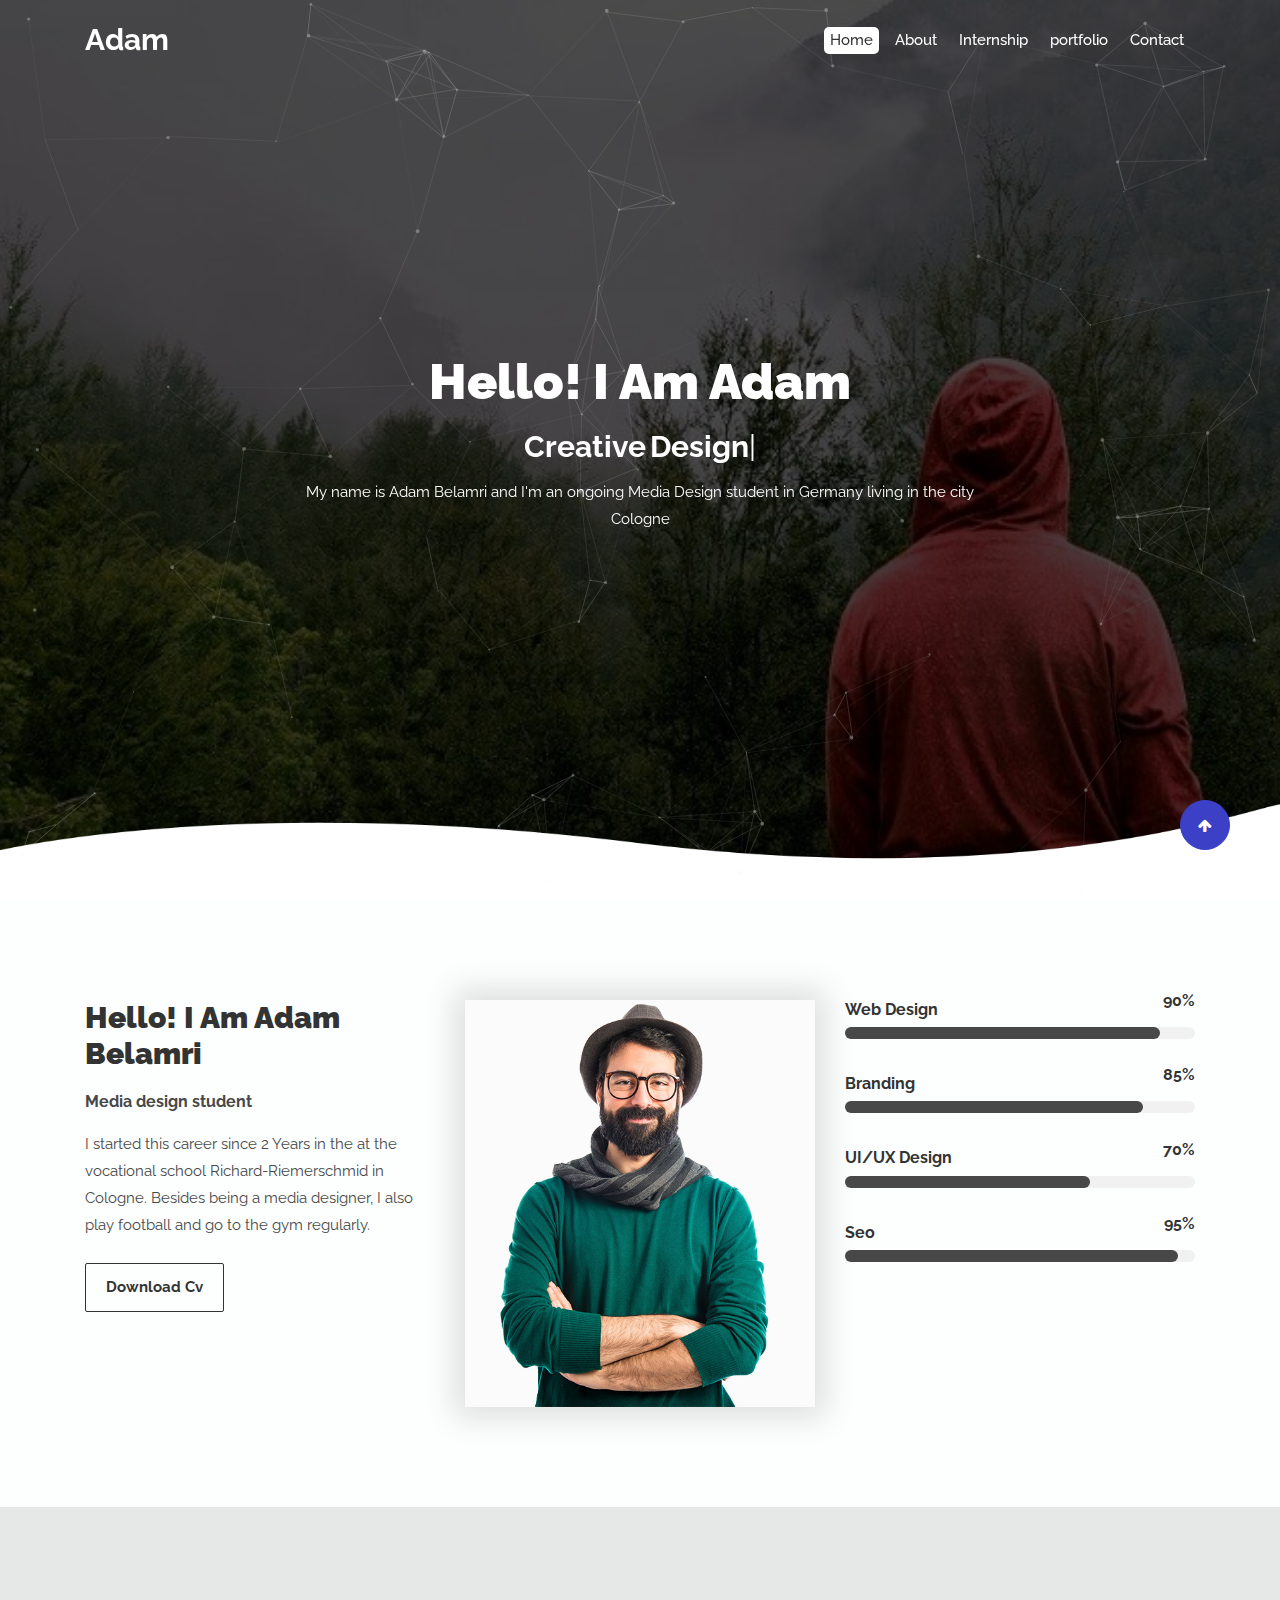
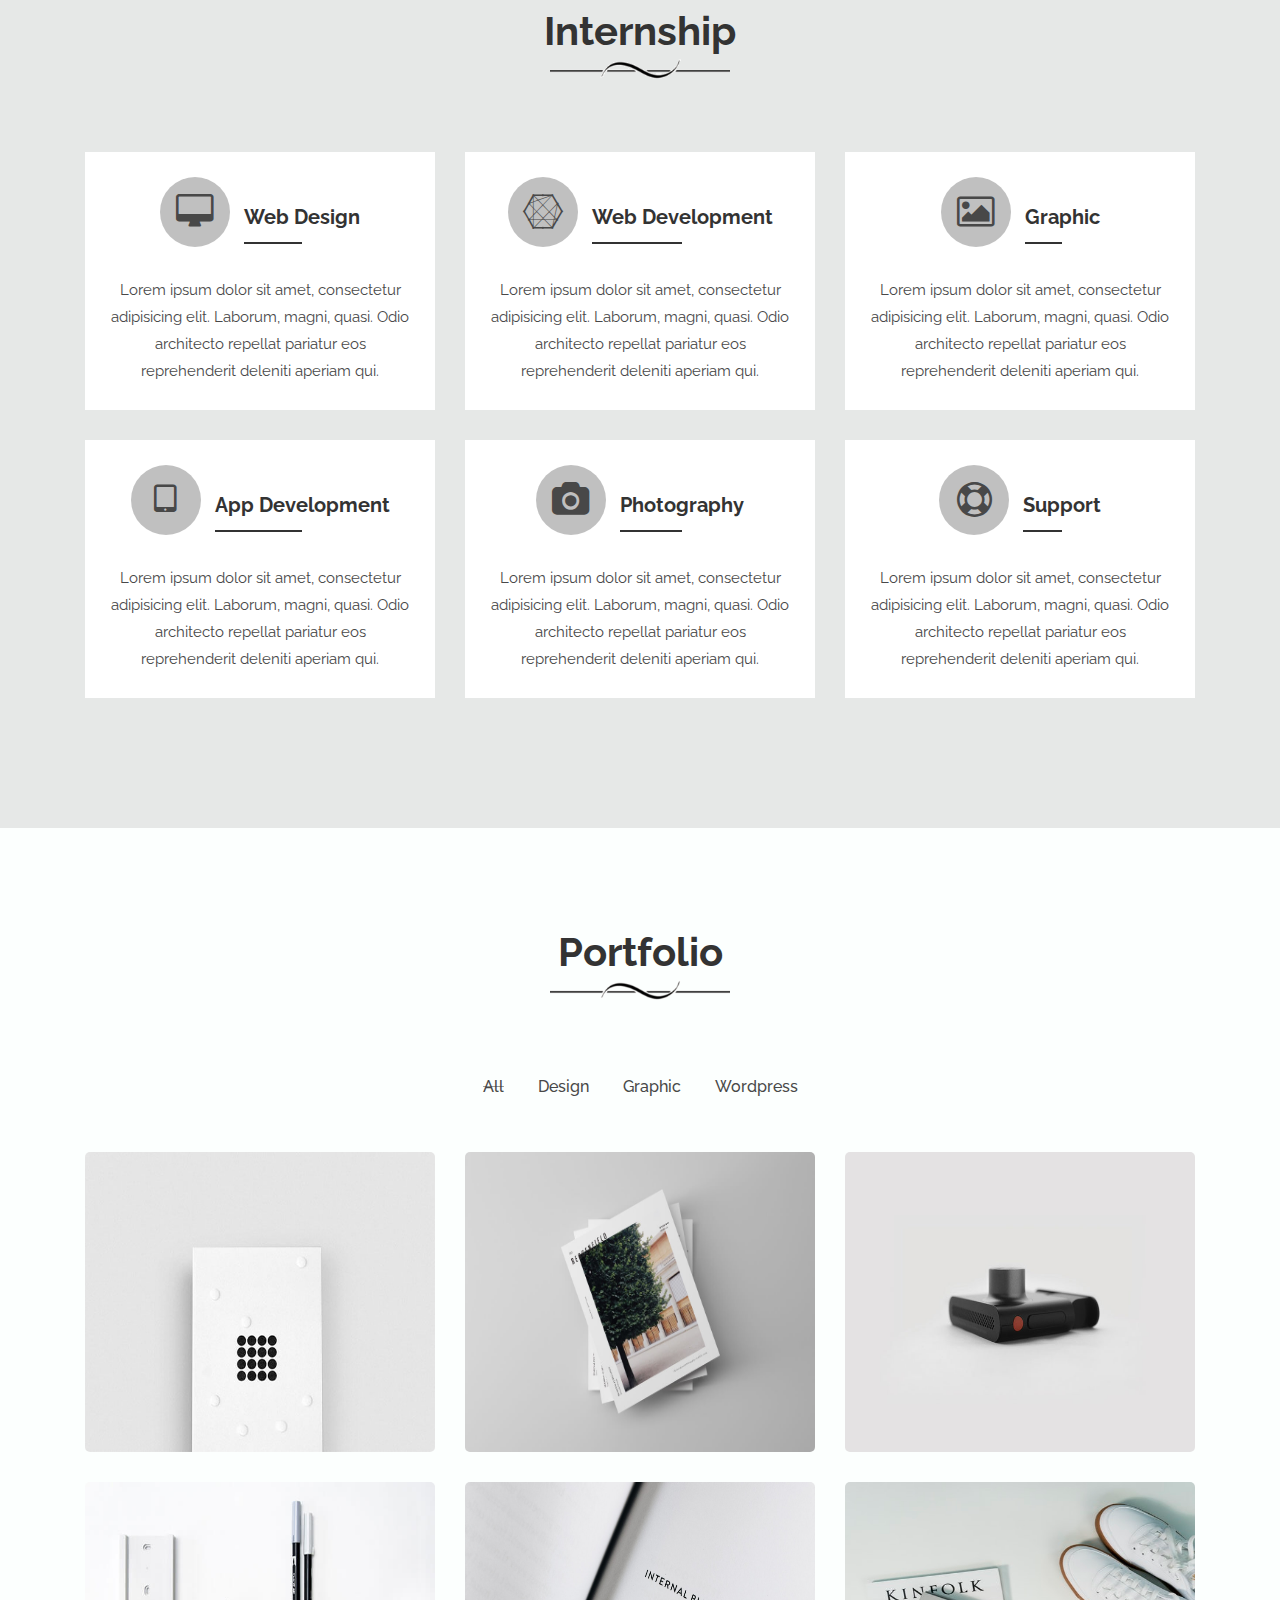
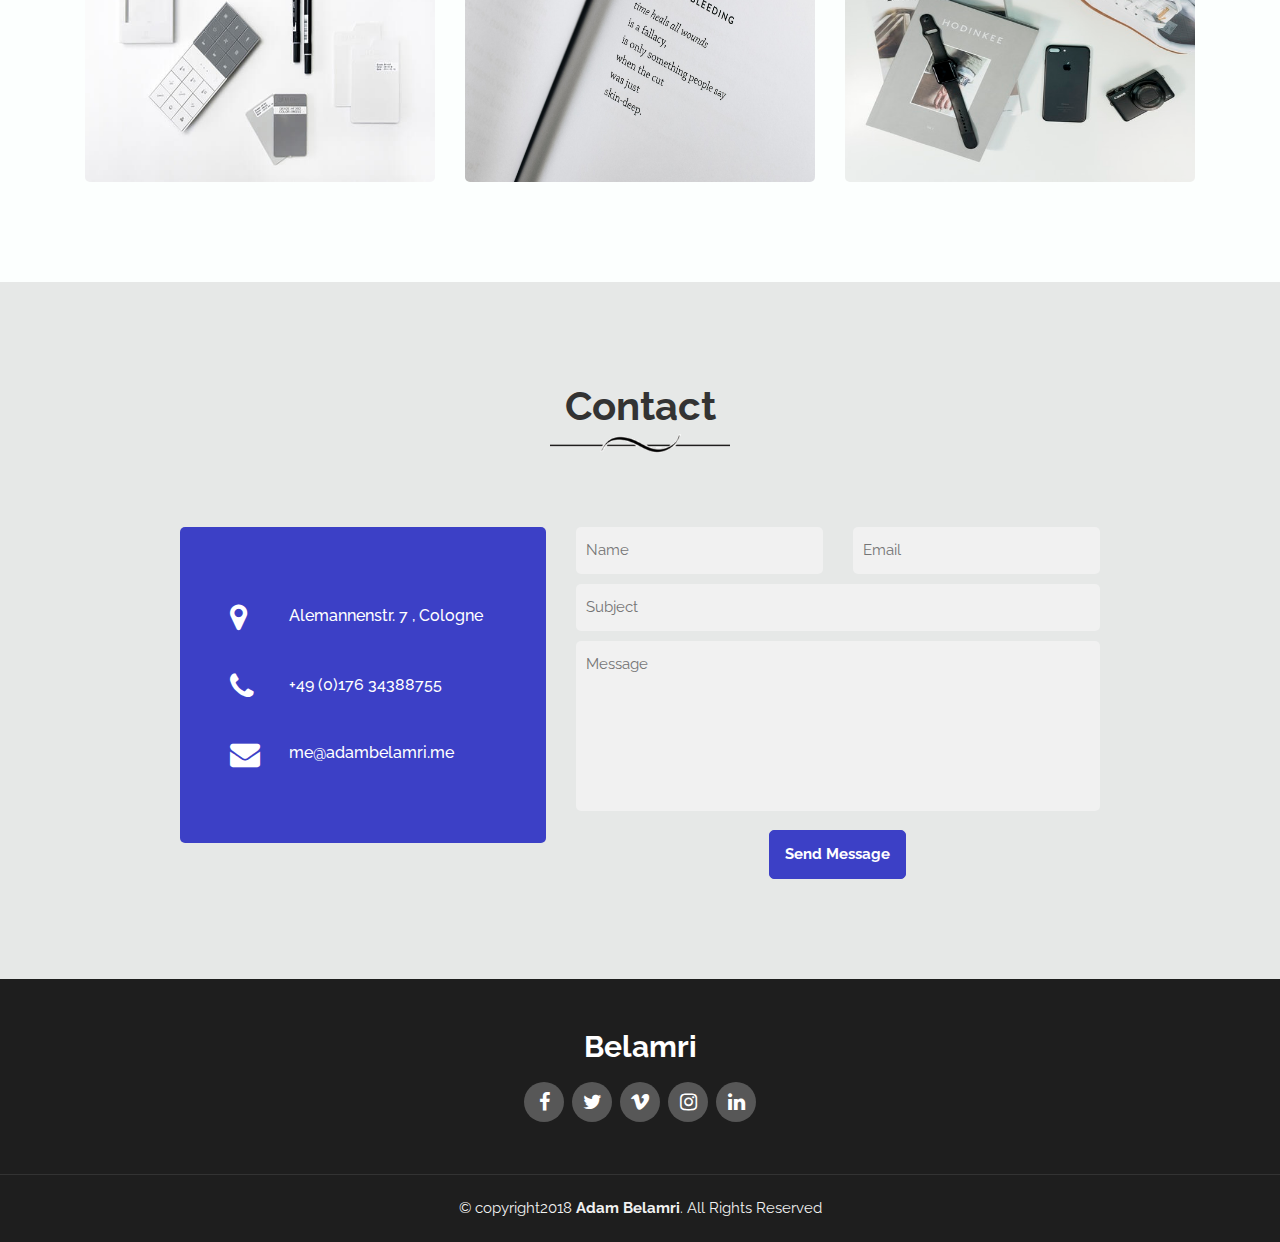
==== commit 5cc6282c: "Removed Services section" ====
--- a/index.html
+++ b/index.html
@@ -4,7 +4,7 @@
         <meta charset="utf-8">
         <meta http-equiv="X-UA-Compatible" content="IE=edge">
         <meta name="viewport" content="width=device-width, initial-scale=1">
-         <title>Haribo - Onepage Portfolio Template</title>
+         <title>I'm Adam Belamri</title>
          <!--fevicon css-->
         <link rel="shortcut icon" type="image/png" href="assets\images\favicon-icon.png">
          <!--bootstrap css-->
@@ -348,9 +348,9 @@
                             <div class="row">
                                 <div class="col-lg-5">
                                     <div class="location">
-                                        <p class="contact-info"><i class="fa fa-map-marker"></i>123 Qwerty Avenue NYC, USA</p>
-                                        <p class="contact-info"><i class="fa fa-phone"></i>+77 (025) 177 19 19</p>
-                                        <p class="contact-info"><i class="fa fa-envelope"></i>example@gmail.com</p>
+                                        <p class="contact-info"><i class="fa fa-map-marker"></i>Alemannenstr. 7 , Cologne</p>
+                                        <p class="contact-info"><i class="fa fa-phone"></i>+49 (0)176 34388755</p>
+                                        <p class="contact-info"><i class="fa fa-envelope"></i>me@adambelamri.me</p>
                                     </div>
                                 </div>
                                 <div class="col-lg-7">
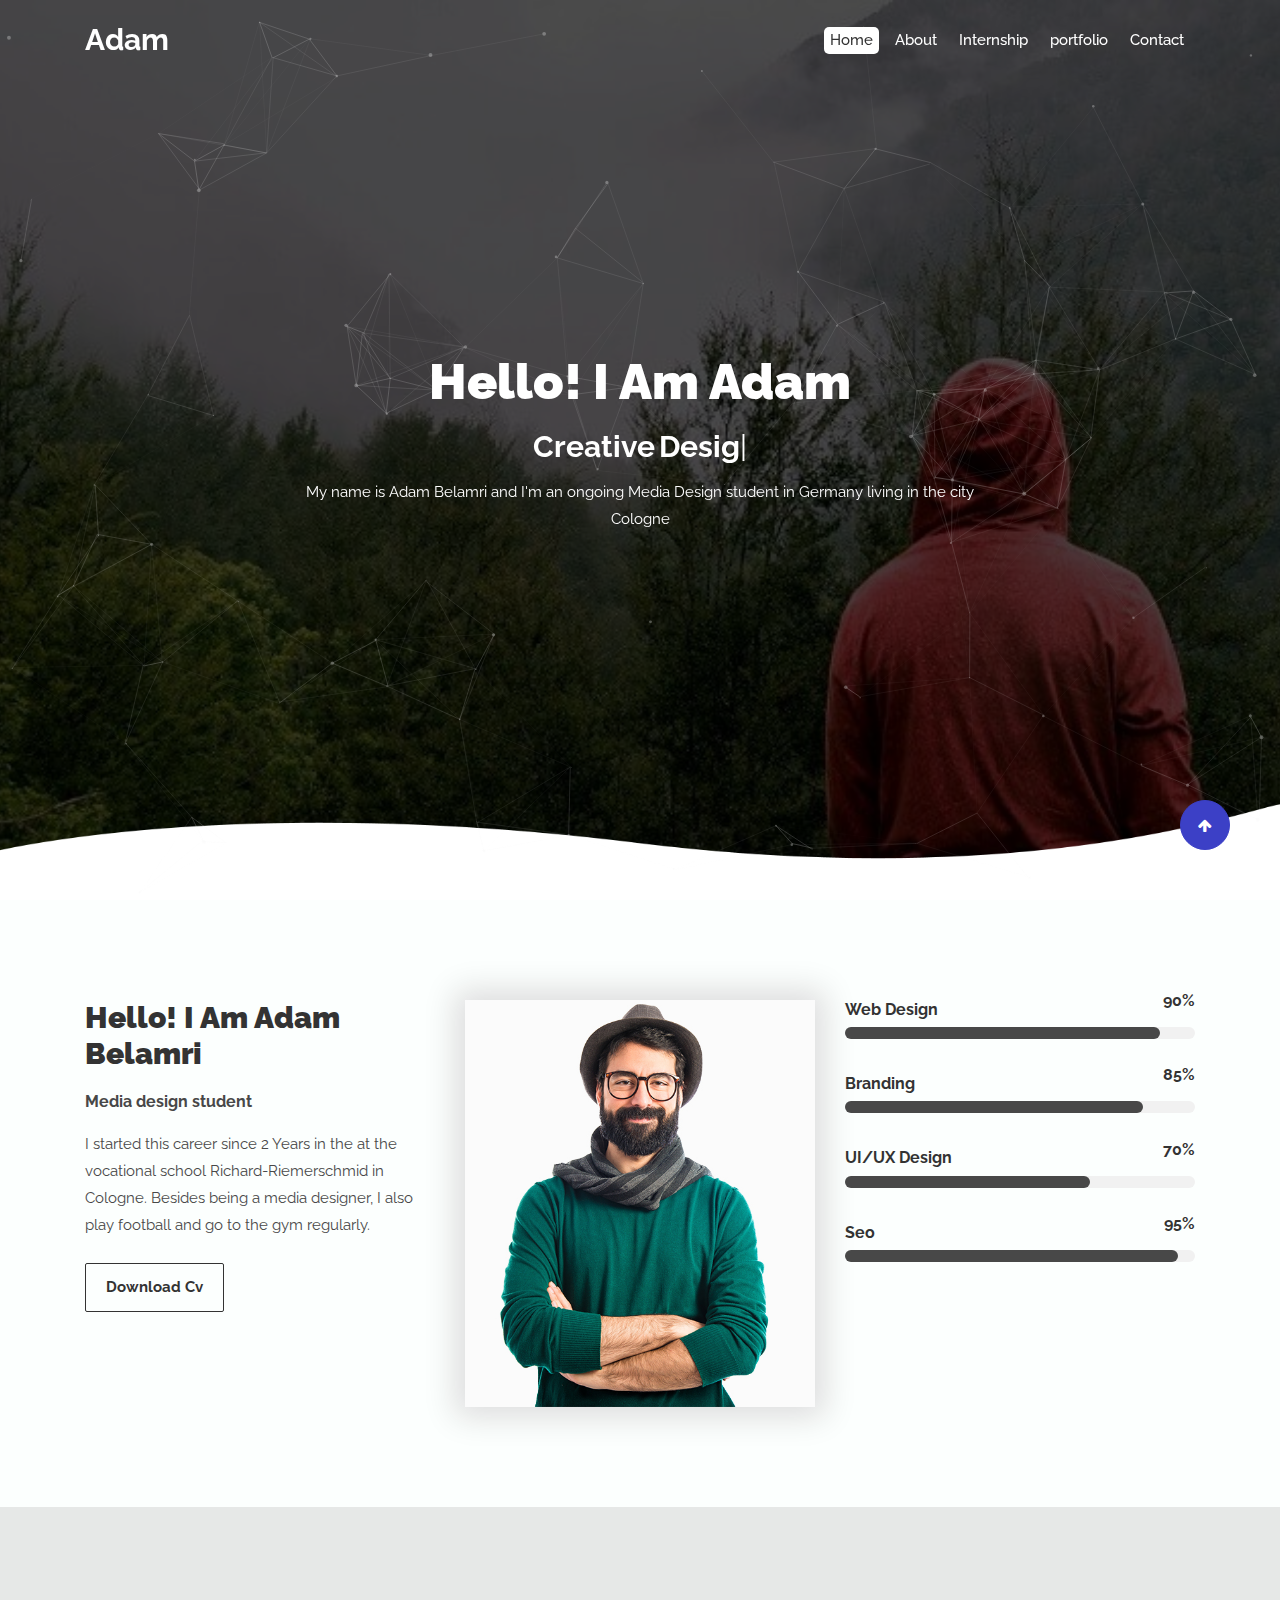
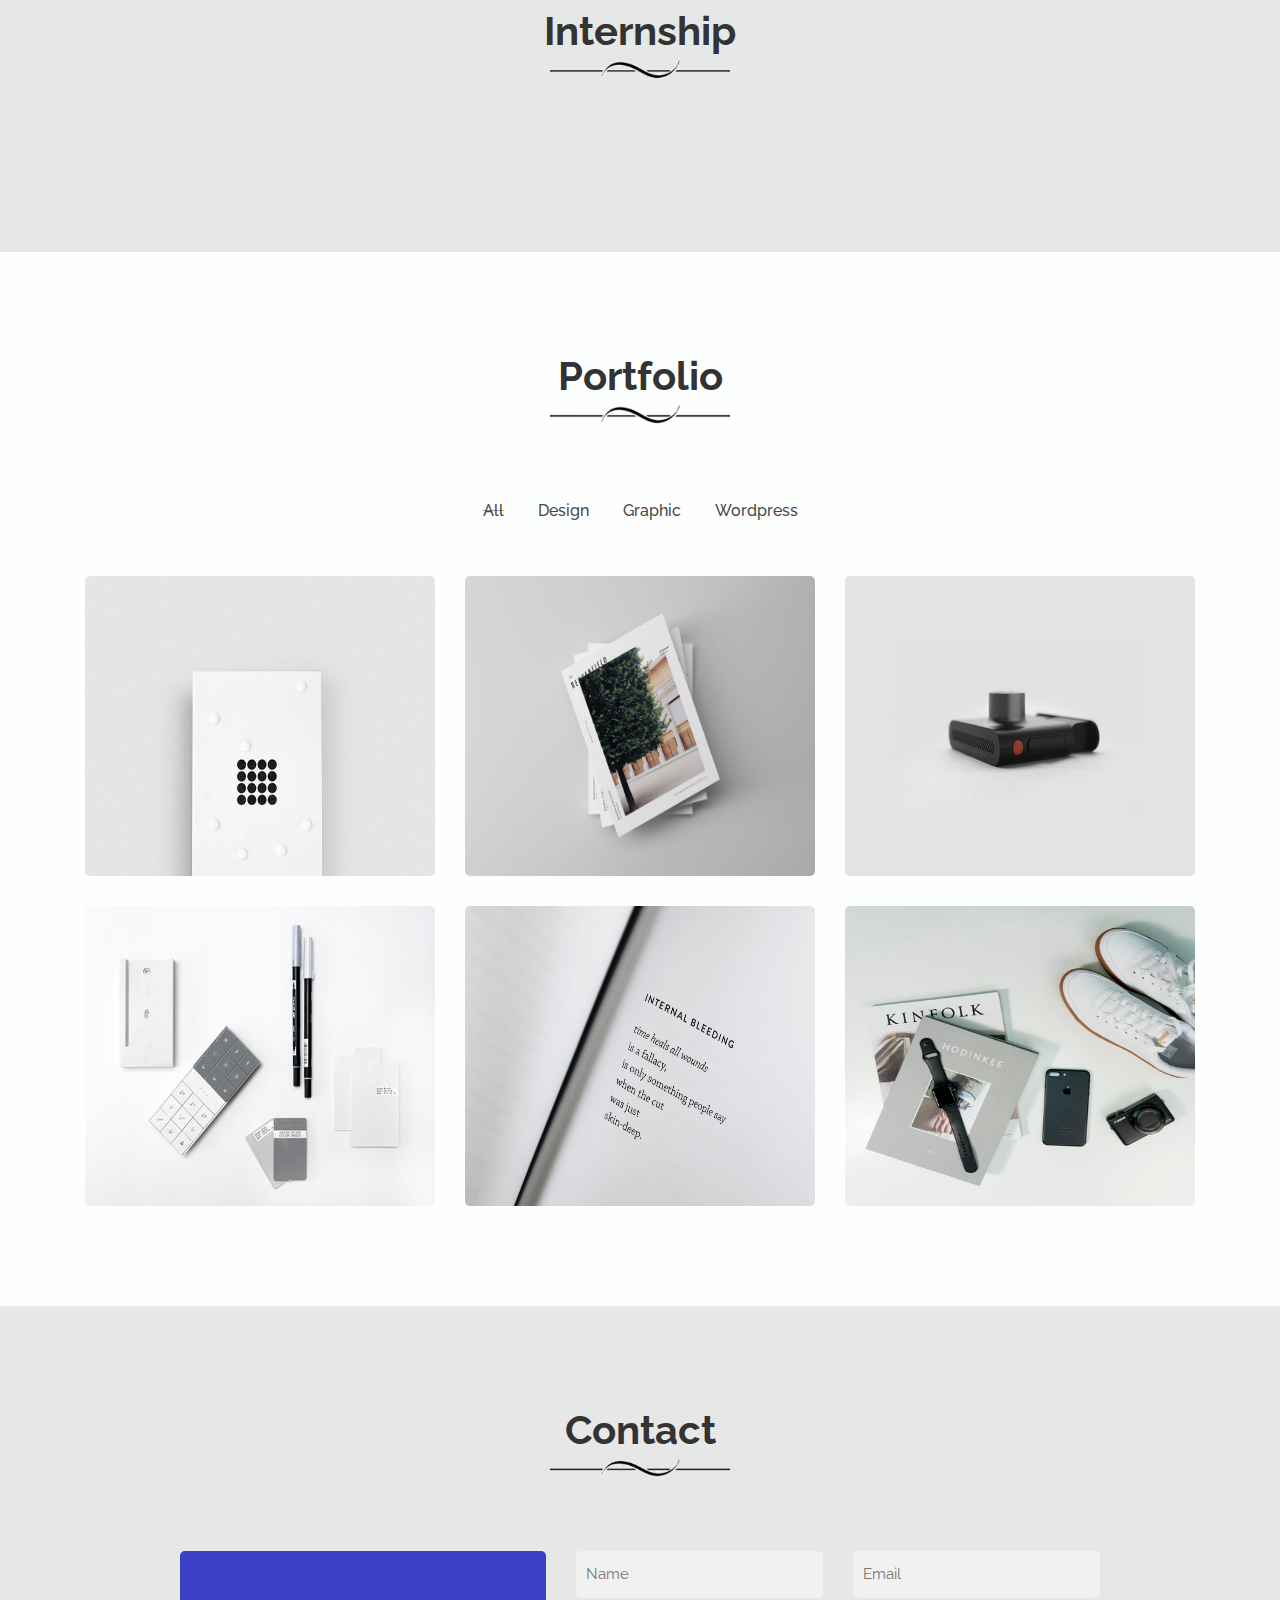
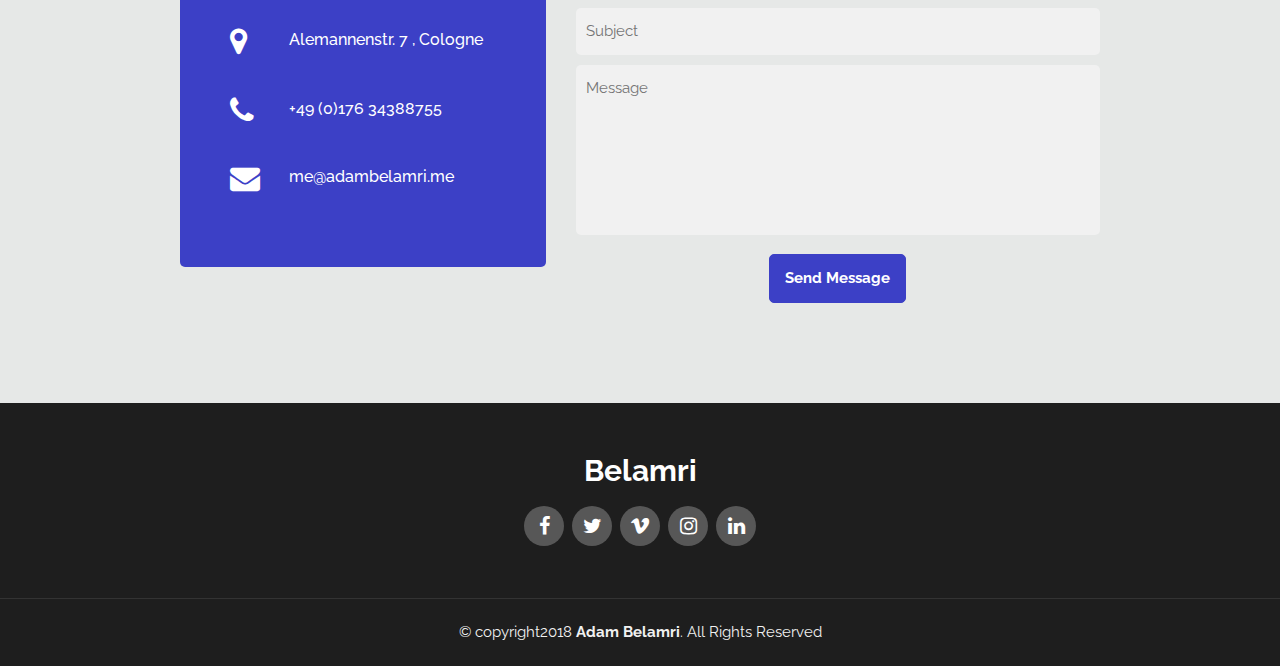
==== commit ed34784b: "Just a commit" ====
--- a/index.html
+++ b/index.html
@@ -8,7 +8,7 @@
          <!--fevicon css-->
         <link rel="shortcut icon" type="image/png" href="assets\images\favicon-icon.png">
          <!--bootstrap css-->
-        <link href="assets\css\bootstrap.min.css" rel="stylesheet">
+        <link rel="stylesheet" href="https://maxcdn.bootstrapcdn.com/bootstrap/4.0.0/css/bootstrap.min.css" integrity="sha384-Gn5384xqQ1aoWXA+058RXPxPg6fy4IWvTNh0E263XmFcJlSAwiGgFAW/dAiS6JXm" crossorigin="anonymous">
          <!--google fonts css-->
         <link href="https://fonts.googleapis.com/css?family=Raleway:400,500,700,900" rel="stylesheet">
          <!--barfiller css-->
@@ -141,80 +141,7 @@
                             <div class="space-70"></div>
                         </div>
                     </div>
-                    <div class="row">
-                        <!--single-service-->
-                        <div class="col-lg-4 col-md-6">
-                            <div class="single-service-item">
-                                <div class="service-title">
-                                    <div class="service-icon">
-                                        <i class="fa fa-desktop"></i>
-                                    </div>
-                                    <h4>web design</h4>
-                                </div>
-                                <p>Lorem ipsum dolor sit amet, consectetur adipisicing elit. Laborum, magni, quasi. Odio architecto repellat pariatur eos reprehenderit deleniti aperiam qui.</p>
-                            </div>
-                        </div>
-                        <!--single-service-->
-                        <div class="col-lg-4 col-md-6">
-                            <div class="single-service-item">
-                                <div class="service-title">
-                                    <div class="service-icon">
-                                        <i class="fa fa-connectdevelop"></i>
-                                    </div>
-                                    <h4>web development</h4>
-                                </div>
-                                <p>Lorem ipsum dolor sit amet, consectetur adipisicing elit. Laborum, magni, quasi. Odio architecto repellat pariatur eos reprehenderit deleniti aperiam qui.</p>
-                            </div>
-                        </div>
-                        <!--single-service-->
-                        <div class="col-lg-4 col-md-6">
-                            <div class="single-service-item">
-                                <div class="service-title">
-                                    <div class="service-icon">
-                                        <i class="fa fa-image"></i>
-                                    </div>
-                                    <h4>graphic</h4>
-                                </div>
-                                <p>Lorem ipsum dolor sit amet, consectetur adipisicing elit. Laborum, magni, quasi. Odio architecto repellat pariatur eos reprehenderit deleniti aperiam qui.</p>
-                            </div>
-                        </div>
-                        <!--single-service-->
-                        <div class="col-lg-4 col-md-6">
-                            <div class="single-service-item">
-                                <div class="service-title">
-                                    <div class="service-icon">
-                                        <i class="fa fa-tablet"></i>
-                                    </div>
-                                    <h4>app development</h4>
-                                </div>
-                                <p>Lorem ipsum dolor sit amet, consectetur adipisicing elit. Laborum, magni, quasi. Odio architecto repellat pariatur eos reprehenderit deleniti aperiam qui.</p>
-                            </div>
-                        </div>
-                        <!--single-service-->
-                        <div class="col-lg-4 col-md-6">
-                            <div class="single-service-item">
-                                <div class="service-title">
-                                    <div class="service-icon">
-                                        <i class="fa fa-camera"></i>
-                                    </div>
-                                    <h4>photography</h4>
-                                </div>
-                                <p>Lorem ipsum dolor sit amet, consectetur adipisicing elit. Laborum, magni, quasi. Odio architecto repellat pariatur eos reprehenderit deleniti aperiam qui.</p>
-                            </div>
-                        </div>
-                        <!--single-service-->
-                        <div class="col-lg-4 col-md-6">
-                            <div class="single-service-item">
-                                <div class="service-title">
-                                    <div class="service-icon">
-                                        <i class="fa fa-life-ring"></i>
-                                    </div>
-                                    <h4>support</h4>
-                                </div>
-                                <p>Lorem ipsum dolor sit amet, consectetur adipisicing elit. Laborum, magni, quasi. Odio architecto repellat pariatur eos reprehenderit deleniti aperiam qui.</p>
-                            </div>
-                        </div>
-                    </div>
+
                 </div>
             </div>
         <!--end service-area-->
